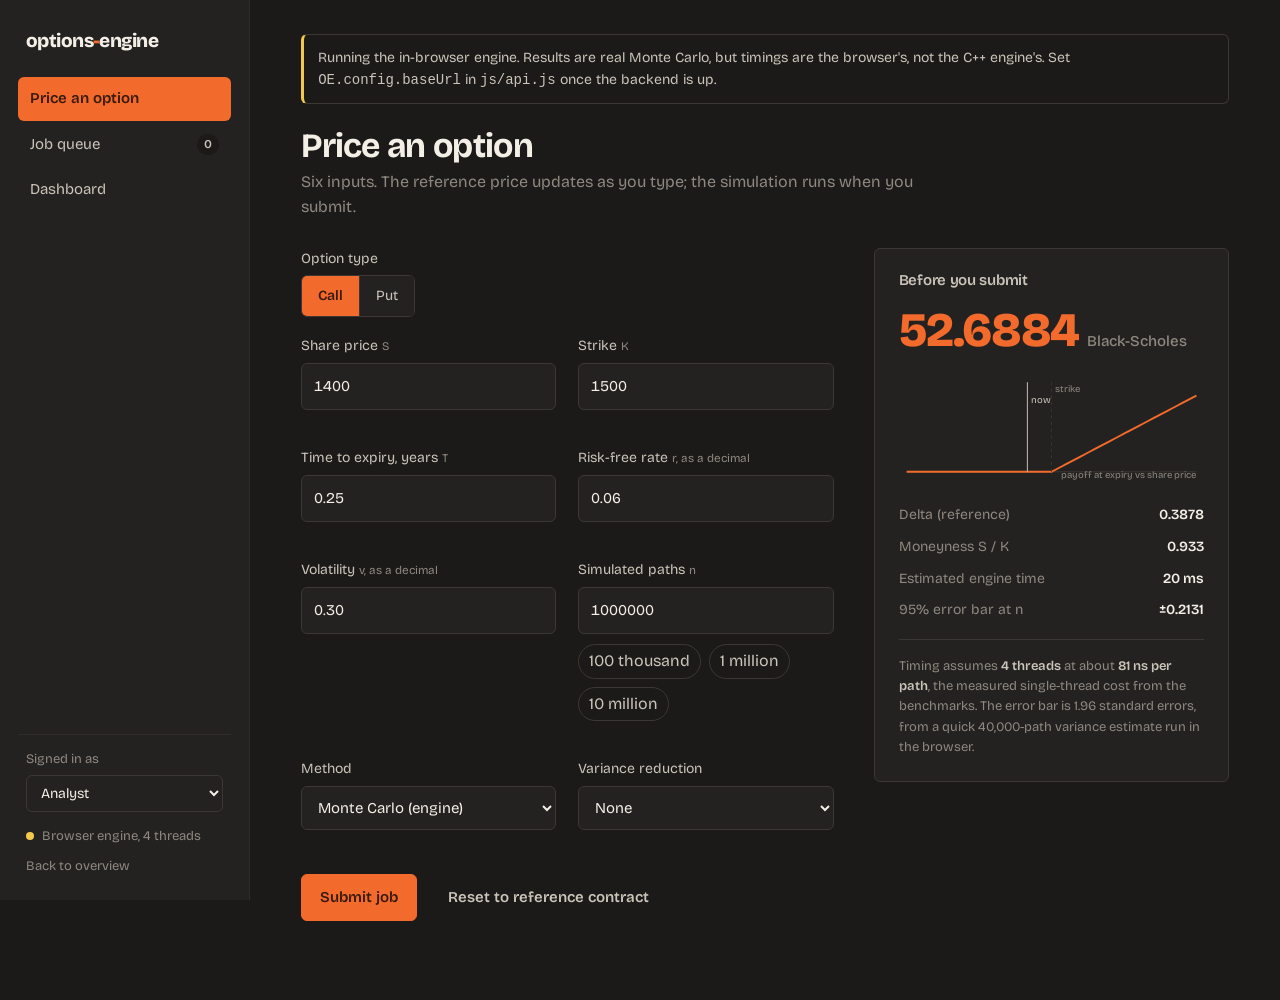
==== frontend/app.html @ 8e7b9f3b "Clean up frontend: single copy under frontend/, drop duplicates and binary" ====
<!doctype html>
<html lang="en">
<head>
  <meta charset="utf-8">
  <meta name="viewport" content="width=device-width, initial-scale=1">
  <title>Platform — options-engine</title>
  <link rel="preconnect" href="https://fonts.googleapis.com">
  <link rel="preconnect" href="https://fonts.gstatic.com" crossorigin>
  <link href="https://fonts.googleapis.com/css2?family=Bricolage+Grotesque:opsz,wght@12..96,300..800&display=swap" rel="stylesheet">
  <link rel="stylesheet" href="css/styles.css">
</head>
<body class="app">

<aside class="side">
  <a class="mark" href="index.html">options<span>-</span>engine</a>
  <nav aria-label="Platform">
    <button data-view="price" aria-current="page">Price an option</button>
    <button data-view="queue">Job queue <span class="count" id="queueCount">0</span></button>
    <button data-view="dash">Dashboard</button>
    <button data-view="admin" hidden>Admin</button>
  </nav>
  <div class="foot">
    <label for="role">Signed in as</label>
    <select id="role">
      <option value="analyst">Analyst</option>
      <option value="risk">Risk manager</option>
      <option value="admin">Admin</option>
    </select>
    <div class="engine"><span class="dot" id="engineDot"></span><span id="engineText">Checking engine</span></div>
    <a class="back" href="index.html">Back to overview</a>
  </div>
</aside>

<main class="main">
  <div class="notice" id="mockNotice" hidden>
    Running the in-browser engine. Results are real Monte Carlo, but timings are the browser's, not the C++ engine's. Set <code>OE.config.baseUrl</code> in <code>js/api.js</code> once the backend is up.
  </div>

  <!-- ===== Price an option ===== -->
  <section class="view" id="view-price">
    <div class="view-head">
      <div>
        <h1>Price an option</h1>
        <p>Six inputs. The reference price updates as you type; the simulation runs when you submit.</p>
      </div>
    </div>

    <div class="grid-form">
      <form id="priceForm" novalidate>
        <div class="fields">
          <div class="field wide">
            <label>Option type</label>
            <div class="seg" role="group" aria-label="Option type">
              <button type="button" data-type="call" aria-pressed="true">Call</button>
              <button type="button" data-type="put" aria-pressed="false">Put</button>
            </div>
          </div>

          <div class="field">
            <label for="S">Share price <small>S</small></label>
            <input id="S" name="S" type="number" step="any" min="0" value="1400" required>
            <span class="err" id="err-S"></span>
          </div>
          <div class="field">
            <label for="K">Strike <small>K</small></label>
            <input id="K" name="K" type="number" step="any" min="0" value="1500" required>
            <span class="err" id="err-K"></span>
          </div>
          <div class="field">
            <label for="T">Time to expiry, years <small>T</small></label>
            <input id="T" name="T" type="number" step="any" min="0" value="0.25" required>
            <span class="err" id="err-T"></span>
          </div>
          <div class="field">
            <label for="r">Risk-free rate <small>r, as a decimal</small></label>
            <input id="r" name="r" type="number" step="any" value="0.06" required>
            <span class="err" id="err-r"></span>
          </div>
          <div class="field">
            <label for="v">Volatility <small>v, as a decimal</small></label>
            <input id="v" name="v" type="number" step="any" min="0" value="0.30" required>
            <span class="err" id="err-v"></span>
          </div>
          <div class="field">
            <label for="n">Simulated paths <small>n</small></label>
            <input id="n" name="n" type="number" step="1" min="1000" value="1000000" required>
            <div class="presets">
              <button type="button" data-n="100000">100 thousand</button>
              <button type="button" data-n="1000000">1 million</button>
              <button type="button" data-n="10000000">10 million</button>
            </div>
            <span class="err" id="err-n"></span>
          </div>

          <div class="field">
            <label for="method">Method</label>
            <select id="method" name="method">
              <option value="mc">Monte Carlo (engine)</option>
              <option value="bs">Black-Scholes only (instant, reference)</option>
            </select>
          </div>
          <div class="field">
            <label for="vr">Variance reduction</label>
            <select id="vr" name="vr">
              <option value="none">None</option>
              <option value="antithetic" disabled>Antithetic variates (planned)</option>
              <option value="control" disabled>Control variates (planned)</option>
              <option value="sobol" disabled>Sobol sampling (planned)</option>
            </select>
          </div>

          <div class="form-actions">
            <button class="btn btn-sig" type="submit" id="submitBtn">Submit job</button>
            <button class="btn btn-quiet" type="button" id="resetBtn">Reset to reference contract</button>
            <span class="hint" id="submitHint"></span>
          </div>
        </div>
      </form>

      <aside class="preview" aria-live="polite">
        <h2>Before you submit</h2>
        <div class="big"><span id="pvPrice">52.6884</span><small>Black-Scholes</small></div>
        <svg class="payoff" id="payoff" viewBox="0 0 320 110" role="img" aria-label="Payoff at expiry"></svg>
        <dl>
          <dt>Delta (reference)</dt><dd id="pvDelta">0.3878</dd>
          <dt>Moneyness S / K</dt><dd id="pvMoney">0.933</dd>
          <dt>Estimated engine time</dt><dd id="pvTime">20 ms</dd>
          <dt>95% error bar at n</dt><dd id="pvErr">±0.21</dd>
        </dl>
        <div class="note">
          Timing assumes <b id="pvThreads">4 threads</b> at about <b>81 ns per path</b>, the measured single-thread cost from the benchmarks. The error bar is 1.96 standard errors, from a quick 40,000-path variance estimate run in the browser.
        </div>
      </aside>
    </div>
  </section>

  <!-- ===== Job queue ===== -->
  <section class="view" id="view-queue" hidden>
    <div class="view-head">
      <div>
        <h1>Job queue</h1>
        <p>Newest first. The list refreshes on its own; click a row for the full result.</p>
      </div>
      <button class="btn btn-sm" id="refreshBtn">Refresh now</button>
    </div>
    <div class="table-wrap">
      <table class="jobs" id="jobsTable">
        <thead>
          <tr>
            <th>Job</th><th>Status</th><th>Contract</th>
            <th class="num">Paths</th><th class="num">Price</th><th class="num">± 95%</th><th class="num">Delta</th><th class="num">Time</th><th></th>
          </tr>
        </thead>
        <tbody id="jobsBody"></tbody>
      </table>
      <div class="empty" id="jobsEmpty">
        <b>No jobs yet</b>
        Submit one from Price an option and it will show up here.
      </div>
    </div>
  </section>

  <!-- ===== Dashboard ===== -->
  <section class="view" id="view-dash" hidden>
    <div class="view-head">
      <div>
        <h1>Dashboard</h1>
        <p>How the engine is doing across every job run on this platform.</p>
      </div>
    </div>
    <div class="kpis">
      <div class="kpi"><div class="kpi-l">Jobs completed</div><div class="kpi-v" id="kJobs">0</div></div>
      <div class="kpi"><div class="kpi-l">Paths simulated</div><div class="kpi-v" id="kPaths">0</div></div>
      <div class="kpi"><div class="kpi-l">Worst error vs Black-Scholes</div><div class="kpi-v" id="kErr">—</div></div>
      <div class="kpi"><div class="kpi-l">Mean run time</div><div class="kpi-v" id="kTime">—</div></div>
    </div>
    <div class="charts">
      <div class="chart">
        <h3>Convergence</h3>
        <p>Error against the exact price as paths increase. The grey line is the 95% error you should expect at each path count; orange points are the C++ engine's measured runs, white are jobs from this session. Points well under the line got lucky.</p>
        <svg id="convChart" viewBox="0 0 520 260"></svg>
      </div>
      <div class="chart">
        <h3>Engine timing, 10M paths</h3>
        <p>Measured versions from the benchmark log. Pending versions are drawn empty until they are measured.</p>
        <svg id="timeChart" viewBox="0 0 520 260"></svg>
      </div>
    </div>
    <div class="chart">
      <h3>Recent results</h3>
      <p>Last eight completed jobs, with how far each landed from the reference.</p>
      <div class="table-wrap">
        <table class="jobs">
          <thead><tr><th>Job</th><th>Contract</th><th class="num">Paths</th><th class="num">Monte Carlo</th><th class="num">Black-Scholes</th><th class="num">Error</th></tr></thead>
          <tbody id="recentBody"></tbody>
        </table>
      </div>
    </div>
  </section>

  <!-- ===== Admin ===== -->
  <section class="view" id="view-admin" hidden>
    <div class="view-head">
      <div>
        <h1>Admin</h1>
        <p>Engine limits and who can use the platform.</p>
      </div>
    </div>
    <div class="admin-grid">
      <div class="panel">
        <h3>Engine</h3>
        <div class="fields">
          <div class="field">
            <label for="adThreads">Threads</label>
            <input id="adThreads" type="number" min="1" max="64" value="4">
          </div>
          <div class="field">
            <label for="adMax">Maximum paths per job</label>
            <input id="adMax" type="number" min="1000" step="1000" value="100000000">
          </div>
          <div class="field">
            <label for="adNs">Cost per path, ns <small>used for time estimates</small></label>
            <input id="adNs" type="number" min="1" step="1" value="81">
          </div>
          <div class="form-actions">
            <button class="btn btn-sig" id="adSave" type="button">Save engine settings</button>
          </div>
        </div>
      </div>
      <div class="panel">
        <h3>Users</h3>
        <table class="users">
          <thead><tr><th>Name</th><th>Role</th><th>Status</th></tr></thead>
          <tbody>
            <tr><td>Utpal Kabiraj</td><td>Admin</td><td>Active</td></tr>
            <tr><td>Harsh Sonkar</td><td>Admin</td><td>Active</td></tr>
            <tr><td>Aryan Harish Yadav</td><td>Analyst</td><td>Active</td></tr>
            <tr><td>Arya</td><td>Risk manager</td><td>Active</td></tr>
          </tbody>
        </table>
        <p style="color:var(--mute);font-size:13px;margin-top:14px">User management writes to the data layer once it exists. Until then this table is static.</p>
        <h3 style="margin-top:32px">Queue</h3>
        <button class="btn" id="adClear" type="button">Cancel all queued jobs</button>
      </div>
    </div>
  </section>
</main>

<div class="scrim" id="scrim" hidden></div>
<aside class="drawer" id="drawer" aria-label="Job detail">
  <button class="btn btn-sm btn-quiet close" id="drawerClose">Close</button>
  <div id="drawerBody"></div>
</aside>

<div class="toast" id="toast" role="status"></div>

<script src="js/api.js"></script>
<script src="js/app.js"></script>
</body>
</html>
---- frontend/css/styles.css ----
/* options-engine — shared styles
   Palette: warm charcoal base, signal orange, paper text.
   One typeface: Bricolage Grotesque (variable, optical sizing). */

:root {
  --ink: #1c1a18;
  --ink-2: #242220;
  --ink-3: #2e2b28;
  --line: #3b3733;
  --line-soft: #2f2c29;
  --paper: #f3eee6;
  --paper-2: #cbc4ba;
  --mute: #8f8880;
  --sig: #f26b2c;
  --sig-hi: #ff8a50;
  --sig-ink: #3a1a0b;
  --ok: #7fd6a4;
  --warn: #f2c94c;
  --bad: #f07272;
  --font: "Bricolage Grotesque", "Helvetica Neue", Helvetica, Arial, sans-serif;
  --radius: 6px;
  --gutter: clamp(20px, 5vw, 72px);
}

* { box-sizing: border-box; }
html { scroll-behavior: smooth; }
@media (prefers-reduced-motion: reduce) {
  html { scroll-behavior: auto; }
  *, *::before, *::after { transition: none !important; animation: none !important; }
}

body {
  margin: 0;
  background: var(--ink);
  color: var(--paper);
  font-family: var(--font);
  font-size: 16px;
  line-height: 1.55;
  font-optical-sizing: auto;
  -webkit-font-smoothing: antialiased;
}

h1, h2, h3, h4 { margin: 0; font-weight: 700; line-height: 1.05; letter-spacing: -0.02em; }
p { margin: 0 0 1em; max-width: 62ch; }
a { color: inherit; }
.num, td.num, .ro-num, .kpi-v, .stat-v { font-variant-numeric: tabular-nums; }

:focus-visible { outline: 2px solid var(--sig-hi); outline-offset: 3px; }
::selection { background: var(--sig); color: var(--sig-ink); }

/* ---------- buttons ---------- */
.btn {
  display: inline-flex; align-items: center; gap: 8px;
  padding: 11px 18px;
  border: 1px solid var(--line);
  border-radius: var(--radius);
  background: transparent;
  color: var(--paper);
  font: inherit; font-weight: 600; font-size: 15px;
  text-decoration: none;
  cursor: pointer;
  transition: background .15s, border-color .15s, color .15s;
}
.btn:hover { border-color: var(--paper-2); }
.btn-sig { background: var(--sig); border-color: var(--sig); color: var(--sig-ink); }
.btn-sig:hover { background: var(--sig-hi); border-color: var(--sig-hi); }
.btn-quiet { border-color: transparent; color: var(--paper-2); }
.btn-quiet:hover { color: var(--paper); border-color: transparent; background: var(--ink-3); }
.btn-sm { padding: 7px 12px; font-size: 13px; }
.btn[disabled] { opacity: .45; cursor: not-allowed; }

/* ---------- landing: header ---------- */
.top {
  position: sticky; top: 0; z-index: 20;
  display: flex; align-items: center; gap: 32px;
  padding: 18px var(--gutter);
  background: color-mix(in srgb, var(--ink) 86%, transparent);
  backdrop-filter: blur(10px);
  border-bottom: 1px solid var(--line-soft);
}
.mark {
  font-weight: 800; font-size: 19px; letter-spacing: -0.03em;
  text-decoration: none; white-space: nowrap;
}
.mark span { color: var(--sig); }
.top nav { display: flex; gap: 26px; margin-left: 8px; }
.top nav a { text-decoration: none; color: var(--paper-2); font-size: 15px; }
.top nav a:hover { color: var(--paper); }
.top .btn { margin-left: auto; }
.top .menu-btn { display: none; margin-left: auto; }
@media (max-width: 760px) {
  .top nav { display: none; }
  .top nav.open {
    display: flex; flex-direction: column; gap: 14px;
    position: absolute; left: 0; right: 0; top: 100%;
    padding: 18px var(--gutter) 22px;
    background: var(--ink-2); border-bottom: 1px solid var(--line);
  }
  .top .btn-sig { display: none; }
  .top .menu-btn { display: inline-flex; }
}

/* ---------- landing: hero ---------- */
.hero {
  position: relative;
  min-height: calc(100vh - 66px);
  display: grid;
  grid-template-rows: 1fr auto;
  padding: 0 var(--gutter);
  overflow: hidden;
  border-bottom: 1px solid var(--line-soft);
}
.hero canvas {
  position: absolute; inset: 0; width: 100%; height: 100%;
  display: block;
}
.hero-copy {
  position: relative; z-index: 2;
  align-self: center;
  padding: 56px 0 32px;
  max-width: 720px;
}
.hero-kicker { color: var(--sig); font-weight: 600; font-size: 15px; margin-bottom: 22px; }
.hero h1 {
  font-size: clamp(52px, 8.6vw, 112px);
  font-weight: 800;
  line-height: .92;
  letter-spacing: -0.045em;
  margin-bottom: 28px;
  text-wrap: balance;
}
.hero p.lede { font-size: clamp(17px, 1.6vw, 21px); color: var(--paper-2); max-width: 50ch; margin-bottom: 34px; }
.hero-actions { display: flex; gap: 12px; flex-wrap: wrap; }

.hero-readout {
  position: relative; z-index: 2;
  display: grid; grid-template-columns: repeat(3, auto); gap: 0 48px;
  justify-content: start;
  padding: 26px 0 30px;
  border-top: 1px solid var(--line);
}
.hero-readout > div { display: flex; flex-direction: column; gap: 2px; }
.ro-label { color: var(--mute); font-size: 14px; }
.ro-num { font-size: 30px; font-weight: 700; letter-spacing: -0.02em; }
.ro-num.live { color: var(--sig); }
@media (max-width: 640px) {
  .hero-readout { grid-template-columns: 1fr 1fr; gap: 18px 28px; }
  .ro-num { font-size: 24px; }
}

/* ---------- landing: sections ---------- */
.section { padding: 96px var(--gutter); border-bottom: 1px solid var(--line-soft); }
.section-head { display: flex; align-items: flex-end; justify-content: space-between; gap: 24px; margin-bottom: 44px; }
.section h2 { font-size: clamp(34px, 4.5vw, 56px); }
.section-head p { color: var(--paper-2); max-width: 46ch; margin: 0; }
@media (max-width: 760px) { .section-head { flex-direction: column; align-items: flex-start; } .section { padding: 64px var(--gutter); } }

.two-col { display: grid; grid-template-columns: 1.1fr 1fr; gap: 56px; align-items: start; }
@media (max-width: 860px) { .two-col { grid-template-columns: 1fr; } }
.prose p { font-size: 17px; color: var(--paper-2); }
.prose strong { color: var(--paper); font-weight: 600; }

.sig-block {
  background: var(--ink-2); border: 1px solid var(--line); border-radius: var(--radius);
  padding: 22px 24px;
  font-family: ui-monospace, "SF Mono", Menlo, Consolas, monospace;
  font-size: 14px; line-height: 1.7; color: var(--paper-2);
  overflow-x: auto;
}
.sig-block b { color: var(--sig); font-weight: 600; }
.sig-block i { color: var(--mute); font-style: normal; }

/* steps — this content is a real sequence, so it gets a numbered line */
.steps { display: grid; grid-template-columns: repeat(4, 1fr); gap: 32px; position: relative; }
.steps::before { content: ""; position: absolute; left: 0; right: 0; top: 17px; height: 1px; background: var(--line); }
.step { position: relative; padding-top: 52px; }
.step::before {
  content: attr(data-n);
  position: absolute; top: 0; left: 0;
  width: 36px; height: 36px; border-radius: 50%;
  display: grid; place-items: center;
  background: var(--ink); border: 1px solid var(--line);
  font-weight: 700; font-size: 14px; color: var(--paper);
}
.step:first-child::before { background: var(--sig); border-color: var(--sig); color: var(--sig-ink); }
.step h3 { font-size: 20px; margin-bottom: 8px; }
.step p { color: var(--paper-2); font-size: 15px; margin: 0; }
@media (max-width: 860px) { .steps { grid-template-columns: 1fr 1fr; } .steps::before { display: none; } }
@media (max-width: 520px) { .steps { grid-template-columns: 1fr; } }

/* ledger tables */
.ledger { width: 100%; border-collapse: collapse; font-size: 15px; }
.ledger th, .ledger td { text-align: left; padding: 14px 12px 14px 0; border-bottom: 1px solid var(--line); vertical-align: top; }
.ledger th { color: var(--mute); font-weight: 500; font-size: 14px; }
.ledger td.num, .ledger th.num { text-align: right; padding-right: 0; }
.ledger td.num { font-weight: 600; }
.ledger tr.hl td { color: var(--sig); }
.ledger caption { text-align: left; caption-side: top; color: var(--paper-2); padding-bottom: 14px; font-size: 15px; }
.ledger .pending { color: var(--mute); font-weight: 400; }

.bench-grid { display: grid; grid-template-columns: 1fr 1fr; gap: 64px; }
@media (max-width: 860px) { .bench-grid { grid-template-columns: 1fr; gap: 40px; } }

/* roles */
.roles { display: grid; grid-template-columns: repeat(3, 1fr); gap: 0; border-top: 1px solid var(--line); }
.role { padding: 30px 28px 34px 0; border-right: 1px solid var(--line); margin-right: 28px; }
.role:last-child { border-right: 0; margin-right: 0; }
.role h3 { font-size: 24px; margin-bottom: 12px; }
.role h3::before { content: ""; display: block; width: 28px; height: 4px; background: var(--sig); margin-bottom: 18px; }
.role:nth-child(2) h3::before { background: var(--paper); }
.role:nth-child(3) h3::before { background: var(--mute); }
.role p { color: var(--paper-2); font-size: 15px; }
.role ul { margin: 0; padding-left: 18px; color: var(--paper-2); font-size: 15px; }
@media (max-width: 860px) { .roles { grid-template-columns: 1fr; } .role { border-right: 0; margin-right: 0; border-bottom: 1px solid var(--line); } .role:last-child { border-bottom: 0; } }

/* team */
.team { display: grid; grid-template-columns: repeat(4, 1fr); gap: 24px; }
.member { border-top: 2px solid var(--line); padding-top: 16px; }
.member:first-child { border-top-color: var(--sig); }
.member b { display: block; font-size: 18px; font-weight: 700; }
.member small { color: var(--mute); font-size: 13px; display: block; margin-bottom: 8px; }
.member p { color: var(--paper-2); font-size: 15px; margin: 0; }
@media (max-width: 860px) { .team { grid-template-columns: 1fr 1fr; } }
@media (max-width: 520px) { .team { grid-template-columns: 1fr; } }

/* cta band */
.cta {
  padding: 96px var(--gutter);
  display: flex; align-items: center; justify-content: space-between; gap: 32px; flex-wrap: wrap;
  background: var(--sig); color: var(--sig-ink);
}
.cta h2 { font-size: clamp(36px, 5vw, 64px); letter-spacing: -0.04em; max-width: 14ch; }
.cta .btn { background: var(--sig-ink); color: var(--paper); border-color: var(--sig-ink); font-size: 16px; padding: 14px 22px; }
.cta .btn:hover { background: #24100a; }

footer.foot {
  padding: 36px var(--gutter);
  display: flex; justify-content: space-between; gap: 20px; flex-wrap: wrap;
  color: var(--mute); font-size: 14px;
}
footer.foot a { color: var(--paper-2); text-decoration: none; }
footer.foot a:hover { color: var(--paper); }

/* ---------- platform (app.html) ---------- */
body.app { display: grid; grid-template-columns: 250px 1fr; min-height: 100vh; }
.side {
  position: sticky; top: 0; height: 100vh;
  display: flex; flex-direction: column;
  padding: 22px 18px;
  background: var(--ink-2);
  border-right: 1px solid var(--line-soft);
}
.side .mark { display: block; padding: 4px 8px 22px; }
.side nav { display: flex; flex-direction: column; gap: 2px; }
.side nav button {
  display: flex; align-items: center; justify-content: space-between;
  width: 100%; padding: 10px 12px;
  background: none; border: 0; border-radius: var(--radius);
  color: var(--paper-2); font: inherit; font-size: 15px; text-align: left; cursor: pointer;
}
.side nav button:hover { background: var(--ink-3); color: var(--paper); }
.side nav button[aria-current="page"] { background: var(--sig); color: var(--sig-ink); font-weight: 600; }
.side nav button .count {
  font-size: 12px; font-weight: 600; padding: 1px 7px; border-radius: 10px;
  background: var(--ink); color: var(--paper-2);
}
.side nav button[aria-current="page"] .count { background: var(--sig-ink); color: var(--paper); }
.side nav button[hidden] { display: none; }
.side .foot { margin-top: auto; padding: 14px 8px 0; border-top: 1px solid var(--line-soft); }
.side .foot label { display: block; color: var(--mute); font-size: 13px; margin-bottom: 6px; }
.side .foot .engine { margin-top: 14px; font-size: 13px; color: var(--mute); display: flex; align-items: center; gap: 8px; white-space: nowrap; }
.dot { width: 8px; height: 8px; border-radius: 50%; background: var(--ok); display: inline-block; }
.dot.off { background: var(--warn); }
.side .back { margin-top: 10px; font-size: 13px; color: var(--mute); text-decoration: none; display: inline-block; }
.side .back:hover { color: var(--paper); }

.main { padding: 34px clamp(20px, 4vw, 56px) 80px; min-width: 0; }
.view[hidden] { display: none; }
.view-head { display: flex; align-items: flex-end; justify-content: space-between; gap: 20px; margin-bottom: 28px; }
.view-head h1 { font-size: 34px; }
.view-head p { color: var(--mute); margin: 6px 0 0; }

@media (max-width: 860px) {
  body.app { grid-template-columns: 1fr; }
  .side { position: static; height: auto; flex-direction: row; flex-wrap: wrap; align-items: center; gap: 8px 16px; padding: 14px 16px; }
  .side .mark { padding: 0 0 0 0; }
  .side nav { flex-direction: row; flex-wrap: wrap; }
  .side .foot { margin-top: 0; padding: 0; border: 0; margin-left: auto; display: flex; align-items: center; gap: 14px; }
  .side .foot label { margin: 0; }
  .side .foot .engine { margin: 0; }
  .side .back { display: none; }
}

/* forms */
.grid-form { display: grid; grid-template-columns: 1.2fr .8fr; gap: 40px; align-items: start; }
@media (max-width: 1000px) { .grid-form { grid-template-columns: 1fr; } }
.fields { display: grid; grid-template-columns: 1fr 1fr; gap: 18px 22px; }
.field { display: flex; flex-direction: column; gap: 6px; }
.field.wide { grid-column: 1 / -1; }
.field label { font-size: 14px; color: var(--paper-2); }
.field label small { color: var(--mute); }
.field input, .field select, .side select {
  width: 100%;
  padding: 11px 12px;
  background: var(--ink-2); color: var(--paper);
  border: 1px solid var(--line); border-radius: var(--radius);
  font: inherit; font-size: 15px;
  font-variant-numeric: tabular-nums;
}
.field input:focus, .field select:focus, .side select:focus { border-color: var(--sig); outline: none; }
.field input[aria-invalid="true"] { border-color: var(--bad); }
.field .err { color: var(--bad); font-size: 13px; min-height: 1em; }
.side select { padding: 8px 10px; font-size: 14px; }
.seg { display: inline-flex; align-self: flex-start; border: 1px solid var(--line); border-radius: var(--radius); overflow: hidden; }
.seg button { padding: 9px 16px; background: var(--ink-2); border: 0; color: var(--paper-2); font: inherit; font-size: 14px; cursor: pointer; }
.seg button + button { border-left: 1px solid var(--line); }
.seg button[aria-pressed="true"] { background: var(--sig); color: var(--sig-ink); font-weight: 600; }
.presets { display: flex; gap: 8px; flex-wrap: wrap; margin-top: 4px; }
.presets button { padding: 4px 10px; font-size: 13px; background: none; border: 1px solid var(--line); border-radius: 999px; color: var(--paper-2); font: inherit; cursor: pointer; }
.presets button:hover { border-color: var(--paper-2); color: var(--paper); }
.form-actions { display: flex; gap: 12px; align-items: center; margin-top: 26px; grid-column: 1 / -1; }
.form-actions .hint { color: var(--mute); font-size: 14px; }

/* live preview panel */
.preview {
  background: var(--ink-2); border: 1px solid var(--line); border-radius: var(--radius);
  padding: 24px;
  position: sticky; top: 24px;
}
.preview h2 { font-size: 15px; font-weight: 600; color: var(--paper-2); margin-bottom: 18px; }
.preview .big { font-size: 48px; font-weight: 800; letter-spacing: -0.03em; line-height: 1; color: var(--sig); }
.preview .big small { font-size: 15px; font-weight: 500; color: var(--mute); letter-spacing: 0; margin-left: 8px; }
.preview dl { display: grid; grid-template-columns: 1fr auto; gap: 10px 20px; margin: 22px 0 0; font-size: 14px; }
.preview dt { color: var(--mute); }
.preview dd { margin: 0; text-align: right; font-weight: 600; }
.preview .note { margin-top: 18px; padding-top: 16px; border-top: 1px solid var(--line); color: var(--mute); font-size: 13px; }
.preview .note b { color: var(--paper-2); font-weight: 600; }
.preview .payoff { width: 100%; height: 110px; display: block; margin-top: 18px; }

/* queue table */
.jobs { width: 100%; border-collapse: collapse; font-size: 14px; }
.jobs th, .jobs td { padding: 12px 10px; border-bottom: 1px solid var(--line-soft); text-align: left; white-space: nowrap; }
.jobs th { color: var(--mute); font-weight: 500; position: sticky; top: 0; background: var(--ink); }
.jobs td.num, .jobs th.num { text-align: right; }
.jobs tbody tr:hover { background: var(--ink-2); }
.jobs tbody tr { cursor: pointer; }
.jobs td .sub { color: var(--mute); font-size: 12px; display: block; }
.pill { display: inline-flex; align-items: center; gap: 6px; padding: 2px 9px; border-radius: 999px; font-size: 12px; font-weight: 600; border: 1px solid var(--line); color: var(--paper-2); }
.pill::before { content: ""; width: 6px; height: 6px; border-radius: 50%; background: currentColor; }
.pill.queued { color: var(--paper-2); }
.pill.running { color: var(--sig-hi); border-color: color-mix(in srgb, var(--sig) 40%, var(--line)); }
.pill.done { color: var(--ok); }
.pill.failed { color: var(--bad); }
.pill.running::before { animation: blink 1s infinite; }
@keyframes blink { 50% { opacity: .25; } }
.table-wrap { overflow-x: auto; border: 1px solid var(--line); border-radius: var(--radius); }
.empty { padding: 56px 24px; text-align: center; color: var(--mute); }
.empty b { display: block; color: var(--paper); font-size: 18px; margin-bottom: 6px; font-weight: 600; }

/* job detail drawer */
.drawer {
  position: fixed; top: 0; right: 0; bottom: 0; width: min(460px, 100vw);
  background: var(--ink-2); border-left: 1px solid var(--line);
  padding: 28px 28px 40px; overflow-y: auto; z-index: 30;
  transform: translateX(100%); transition: transform .22s ease;
}
.drawer.open { transform: none; }
.drawer .close { position: absolute; top: 18px; right: 18px; }
.drawer h2 { font-size: 22px; margin-bottom: 4px; }
.drawer .meta { color: var(--mute); font-size: 13px; margin-bottom: 22px; }
.drawer .price { font-size: 54px; font-weight: 800; letter-spacing: -0.03em; line-height: 1; color: var(--sig); margin: 8px 0 4px; }
.drawer .ci { color: var(--paper-2); font-size: 14px; margin-bottom: 22px; }
.drawer dl { display: grid; grid-template-columns: 1fr auto; gap: 9px 18px; font-size: 14px; margin: 0 0 22px; }
.drawer dt { color: var(--mute); }
.drawer dd { margin: 0; text-align: right; font-weight: 600; }
.drawer .vs { padding: 14px; border: 1px solid var(--line); border-radius: var(--radius); font-size: 14px; color: var(--paper-2); }
.drawer .vs b { color: var(--paper); }
.scrim { position: fixed; inset: 0; background: rgba(0,0,0,.45); z-index: 25; }
.scrim[hidden] { display: none; }

/* dashboard */
.kpis { display: grid; grid-template-columns: repeat(4, 1fr); gap: 0; border-top: 1px solid var(--line); border-bottom: 1px solid var(--line); margin-bottom: 40px; }
.kpi { padding: 22px 24px 22px 0; border-right: 1px solid var(--line); margin-right: 24px; }
.kpi:last-child { border-right: 0; }
.kpi-l { color: var(--mute); font-size: 14px; }
.kpi-v { font-size: 34px; font-weight: 700; letter-spacing: -0.02em; margin-top: 4px; }
.kpi-v small { font-size: 14px; color: var(--mute); font-weight: 500; letter-spacing: 0; margin-left: 4px; }
@media (max-width: 860px) { .kpis { grid-template-columns: 1fr 1fr; } .kpi:nth-child(2) { border-right: 0; } .kpi { border-bottom: 1px solid var(--line-soft); } }

.charts { display: grid; grid-template-columns: 1fr 1fr; gap: 40px; margin-bottom: 40px; }
@media (max-width: 1000px) { .charts { grid-template-columns: 1fr; } }
.chart h3 { font-size: 18px; margin-bottom: 4px; }
.chart p { color: var(--mute); font-size: 14px; margin-bottom: 14px; }
.chart svg { width: 100%; height: auto; display: block; }
.chart .ax { stroke: var(--line); }
.chart .tick { fill: var(--mute); font-size: 11px; font-family: var(--font); }
.chart .lbl { fill: var(--paper-2); font-size: 12px; font-family: var(--font); }
.chart .ln { fill: none; stroke: var(--sig); stroke-width: 2; }
.chart .ln.ref { stroke: var(--mute); stroke-dasharray: 4 4; stroke-width: 1.5; }
.chart .pt { fill: var(--sig); }
.chart .pt.live { fill: var(--paper); }
.chart .bar { fill: var(--ink-3); }
.chart .bar.sig { fill: var(--sig); }
.chart .bar-lbl { fill: var(--paper); font-size: 12px; font-weight: 600; font-family: var(--font); }

/* admin */
.admin-grid { display: grid; grid-template-columns: 1fr 1fr; gap: 40px; }
@media (max-width: 1000px) { .admin-grid { grid-template-columns: 1fr; } }
.panel h3 { font-size: 18px; margin-bottom: 14px; }
.panel .fields { grid-template-columns: 1fr; }
.users { width: 100%; border-collapse: collapse; font-size: 14px; }
.users td, .users th { padding: 10px 8px 10px 0; border-bottom: 1px solid var(--line-soft); text-align: left; }
.users th { color: var(--mute); font-weight: 500; }

/* toast */
.toast {
  position: fixed; left: 50%; bottom: 28px; transform: translate(-50%, 20px);
  background: var(--paper); color: var(--ink);
  padding: 11px 16px; border-radius: var(--radius);
  font-size: 14px; font-weight: 600;
  opacity: 0; pointer-events: none; transition: opacity .18s, transform .18s; z-index: 40;
}
.toast.show { opacity: 1; transform: translate(-50%, 0); }

.notice {
  margin-bottom: 24px; padding: 12px 14px;
  border: 1px solid var(--line); border-left: 3px solid var(--warn); border-radius: var(--radius);
  color: var(--paper-2); font-size: 14px;
}
.notice[hidden] { display: none; }
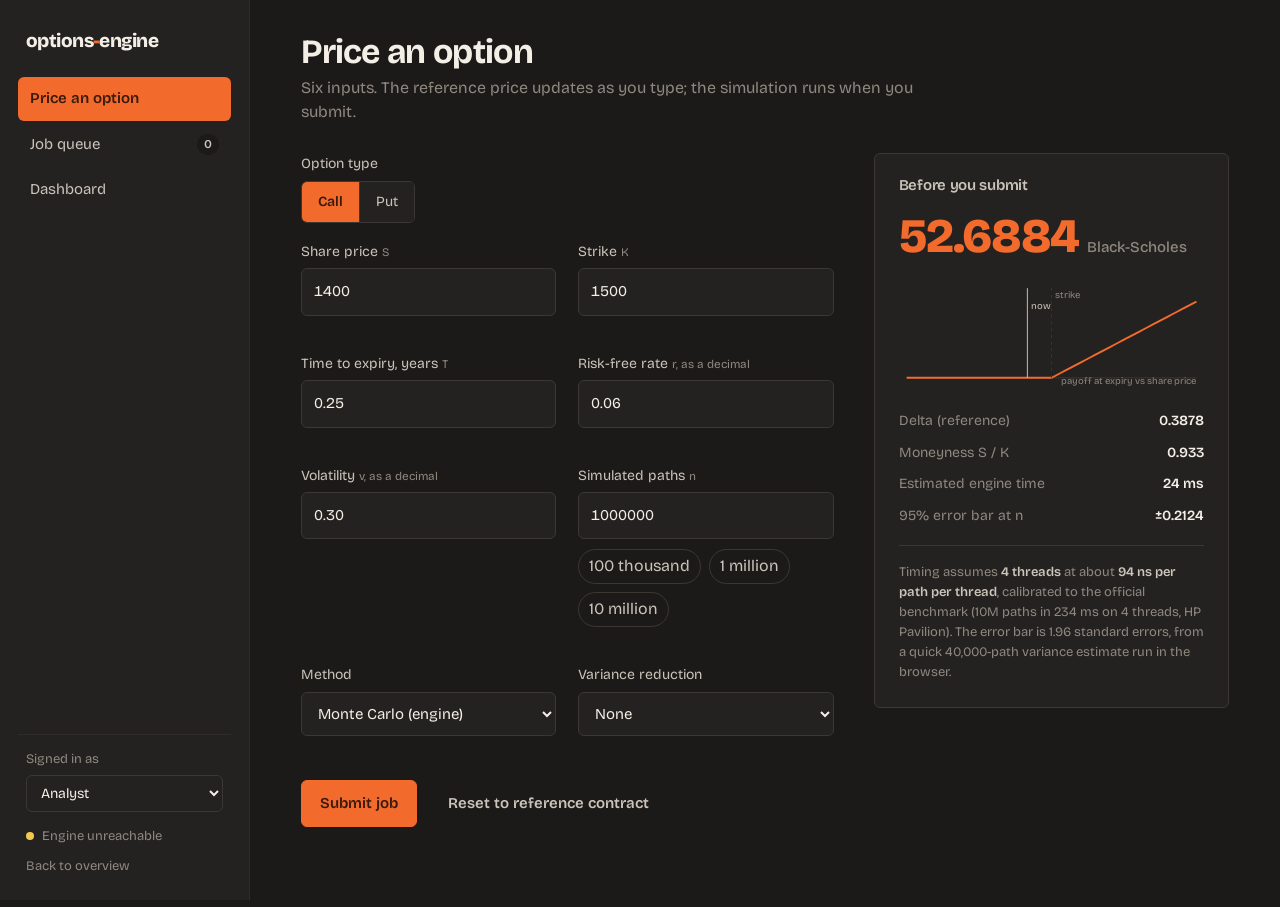
==== commit e8bd0da2: "Connect the frontend to the backend and fix outdated claims The platform talks to the backend automa" ====
--- a/frontend/app.html
+++ b/frontend/app.html
@@ -33,7 +33,7 @@
 
 <main class="main">
   <div class="notice" id="mockNotice" hidden>
-    Running the in-browser engine. Results are real Monte Carlo, but timings are the browser's, not the C++ engine's. Set <code>OE.config.baseUrl</code> in <code>js/api.js</code> once the backend is up.
+    Running the in-browser engine because this page was opened as a file. Results are real Monte Carlo, but timings are the browser's, not the C++ engine's. To use the C++ engine, run <code>node backend/server.js</code> and open <code>http://localhost:10241/app.html</code>.
   </div>
 
   <!-- ===== Price an option ===== -->
@@ -128,7 +128,7 @@
           <dt>95% error bar at n</dt><dd id="pvErr">±0.21</dd>
         </dl>
         <div class="note">
-          Timing assumes <b id="pvThreads">4 threads</b> at about <b>81 ns per path</b>, the measured single-thread cost from the benchmarks. The error bar is 1.96 standard errors, from a quick 40,000-path variance estimate run in the browser.
+          Timing assumes <b id="pvThreads">4 threads</b> at about <b>94 ns per path per thread</b>, calibrated to the official benchmark (10M paths in 234 ms on 4 threads, HP Pavilion). The error bar is 1.96 standard errors, from a quick 40,000-path variance estimate run in the browser.
         </div>
       </aside>
     </div>
@@ -177,12 +177,12 @@
     <div class="charts">
       <div class="chart">
         <h3>Convergence</h3>
-        <p>Error against the exact price as paths increase. The grey line is the 95% error you should expect at each path count; orange points are the C++ engine's measured runs, white are jobs from this session. Points well under the line got lucky.</p>
+        <p>Error against the exact price as paths increase. The grey line is the 95% error you should expect at each path count; orange points are the C++ engine's typical error over 50 runs (RMSE), white are jobs from this session. Points well under the line got lucky.</p>
         <svg id="convChart" viewBox="0 0 520 260"></svg>
       </div>
       <div class="chart">
         <h3>Engine timing, 10M paths</h3>
-        <p>Measured versions from the benchmark log. Pending versions are drawn empty until they are measured.</p>
+        <p>Official medians from the HP Pavilion (2 cores, 4 threads), measured before the standard error and delta were added. Pending versions are drawn empty until they are measured.</p>
         <svg id="timeChart" viewBox="0 0 520 260"></svg>
       </div>
     </div>
@@ -220,7 +220,7 @@
           </div>
           <div class="field">
             <label for="adNs">Cost per path, ns <small>used for time estimates</small></label>
-            <input id="adNs" type="number" min="1" step="1" value="81">
+            <input id="adNs" type="number" min="1" step="1" value="94">
           </div>
           <div class="form-actions">
             <button class="btn btn-sig" id="adSave" type="button">Save engine settings</button>
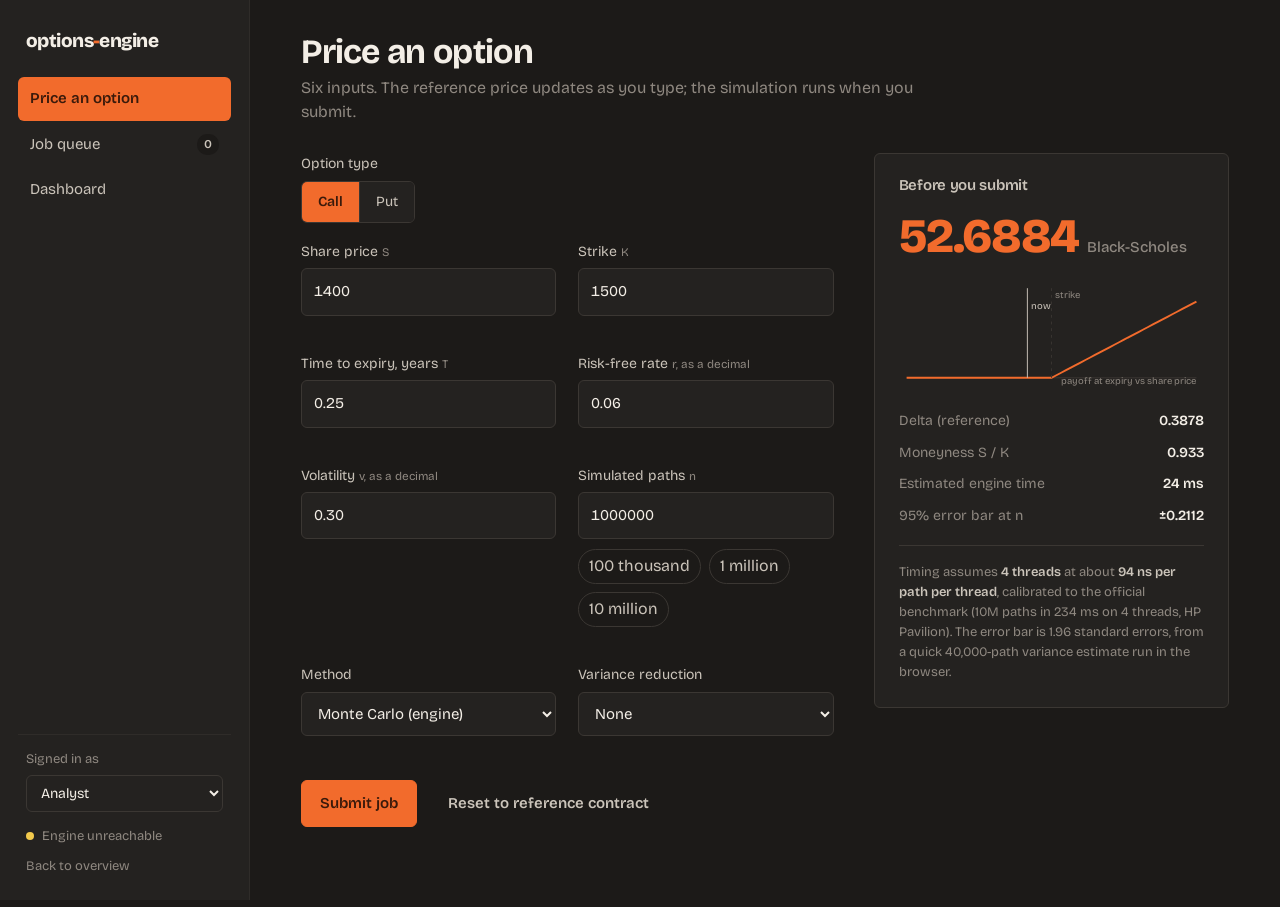
==== commit e8532156: "Frontend: sign-in, server roles and a working admin page With the backend the platform shows a sign-" ====
--- a/frontend/app.html
+++ b/frontend/app.html
@@ -21,11 +21,17 @@
   </nav>
   <div class="foot">
     <label for="role">Signed in as</label>
+    <!-- Demo mode (page opened as a file): pick a role. With the backend the
+         role comes from the account you sign in with. -->
     <select id="role">
       <option value="analyst">Analyst</option>
       <option value="risk">Risk manager</option>
       <option value="admin">Admin</option>
     </select>
+    <div class="who" id="who" hidden>
+      <b id="whoName"></b><span id="whoRole"></span>
+      <button class="btn btn-sm btn-quiet" id="signOutBtn" type="button">Sign out</button>
+    </div>
     <div class="engine"><span class="dot" id="engineDot"></span><span id="engineText">Checking engine</span></div>
     <a class="back" href="index.html">Back to overview</a>
   </div>
@@ -230,15 +236,12 @@
       <div class="panel">
         <h3>Users</h3>
         <table class="users">
-          <thead><tr><th>Name</th><th>Role</th><th>Status</th></tr></thead>
-          <tbody>
-            <tr><td>Utpal Kabiraj</td><td>Admin</td><td>Active</td></tr>
-            <tr><td>Harsh Sonkar</td><td>Admin</td><td>Active</td></tr>
-            <tr><td>Aryan Harish Yadav</td><td>Analyst</td><td>Active</td></tr>
-            <tr><td>Arya</td><td>Risk manager</td><td>Active</td></tr>
+          <thead><tr><th>Name</th><th>Role</th><th>Username</th></tr></thead>
+          <tbody id="usersBody">
+            <tr><td colspan="3" style="color:var(--mute)">Sign in as admin to see the accounts.</td></tr>
           </tbody>
         </table>
-        <p style="color:var(--mute);font-size:13px;margin-top:14px">User management writes to the data layer once it exists. Until then this table is static.</p>
+        <p style="color:var(--mute);font-size:13px;margin-top:14px">Accounts are stored by the backend (<code>data/users.json</code>, passwords hashed). Add or remove them with <code>node backend/users.js</code>.</p>
         <h3 style="margin-top:32px">Queue</h3>
         <button class="btn" id="adClear" type="button">Cancel all queued jobs</button>
       </div>
@@ -254,6 +257,27 @@
 
 <div class="toast" id="toast" role="status"></div>
 
+<div class="login" id="login" hidden>
+  <form class="panel" id="loginForm" aria-labelledby="loginTitle">
+    <h3 id="loginTitle">Sign in</h3>
+    <p class="login-note">Your account decides what you can do: analysts price options, risk managers review results, admins manage the engine.</p>
+    <div class="fields">
+      <div class="field">
+        <label for="loginUser">Username</label>
+        <input id="loginUser" autocomplete="username" required>
+      </div>
+      <div class="field">
+        <label for="loginPass">Password</label>
+        <input id="loginPass" type="password" autocomplete="current-password" required>
+        <span class="err" id="loginErr"></span>
+      </div>
+      <div class="form-actions">
+        <button class="btn btn-sig" id="loginBtn" type="submit">Sign in</button>
+      </div>
+    </div>
+  </form>
+</div>
+
 <script src="js/api.js"></script>
 <script src="js/app.js"></script>
 </body>
--- a/frontend/css/styles.css
+++ b/frontend/css/styles.css
@@ -428,3 +428,20 @@
   color: var(--paper-2); font-size: 14px;
 }
 .notice[hidden] { display: none; }
+
+/* sign-in (only with the real backend) */
+.login {
+  position: fixed; inset: 0; z-index: 40;
+  display: grid; place-items: center; padding: 16px;
+  background: rgba(0,0,0,.6);
+}
+.login[hidden] { display: none; }
+.login .panel {
+  width: min(380px, 100%); padding: 26px 24px;
+  background: var(--ink-2); border: 1px solid var(--line); border-radius: var(--radius);
+}
+.login-note { color: var(--mute); font-size: 13px; margin: 0 0 18px; }
+.side .who { display: flex; flex-wrap: wrap; align-items: baseline; gap: 4px 8px; font-size: 14px; }
+.side .who[hidden] { display: none; }
+.side .who span { color: var(--mute); font-size: 13px; }
+.side .who .btn { margin-left: -12px; }
